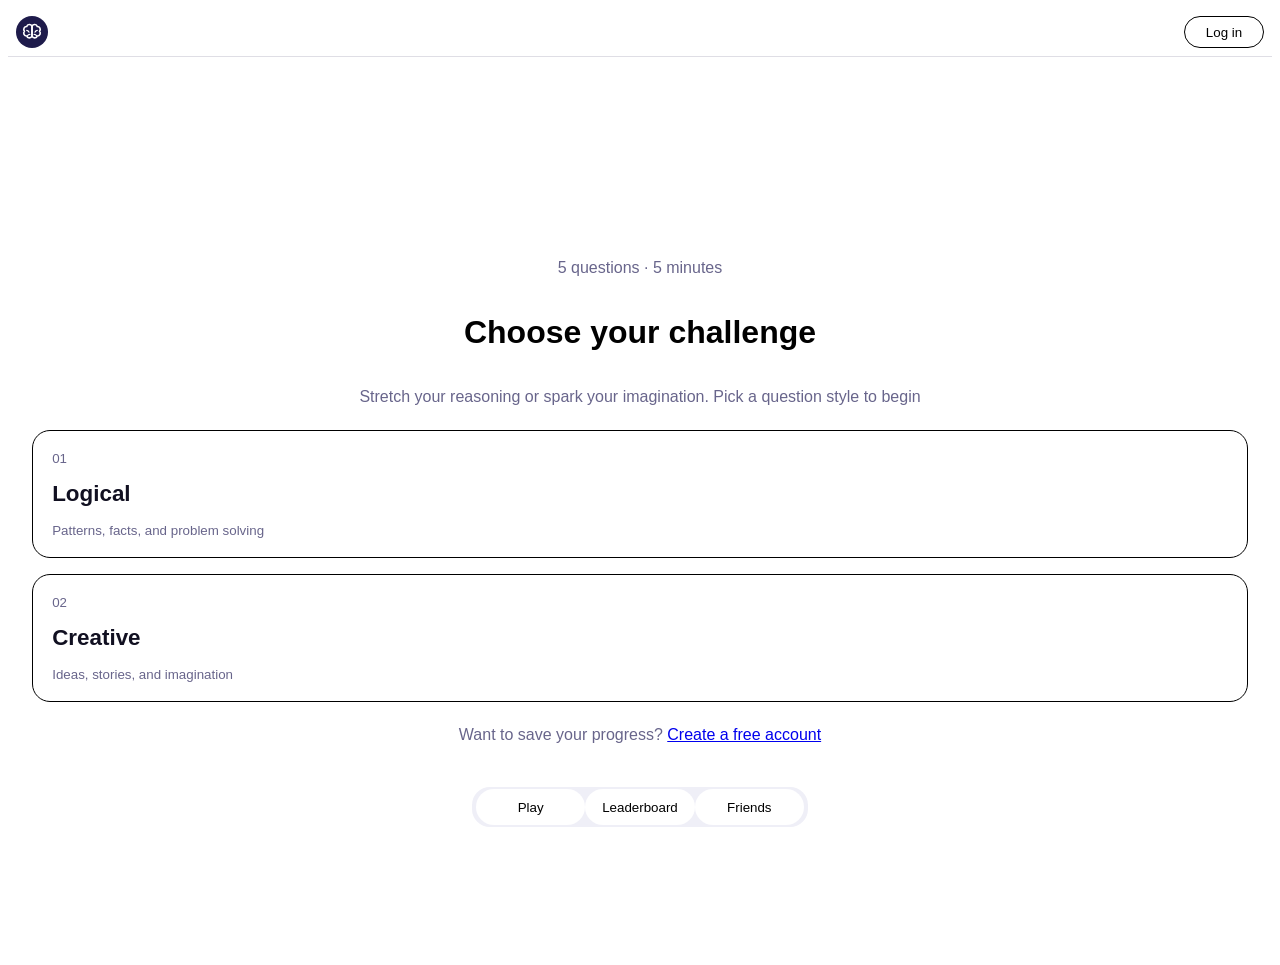
==== index.html @ c78c903f "Fixed an error where the base js read the login id "email" but not created" ====
<!DOCTYPE html>

<html lang="en">

<head>
    <meta charset="UTF-8"/>
    <meta name="viewport" content="width=device-width, initial-scale=1.0" />
    <link rel="stylesheet" href="css\base.css" />
    <link rel="stylesheet" href="css\login.css" />

    
</head>
<body> 
    <header class="app-header">
        <svg aria-hidden="true" class="brand-mark" viewBox="0 0 34 34" xmlns="http://www.w3.org/2000/svg"><circle cx="17" cy="17" fill="#1e1b4b" r="17"></circle><path d="M16.9 10.8c-1-2.4-4.8-2.3-5.5.3-2.7-.1-4.1 3-2.4 5-1.8 2.1-.3 5.1 2.4 5.1.7 2.6 4.5 2.7 5.5.3V10.8Z" fill="none" stroke="white" stroke-linecap="round" stroke-linejoin="round" stroke-width="1.7"></path><path d="M17.1 10.8c1-2.4 4.8-2.3 5.5.3 2.7-.1 4.1 3 2.4 5 1.8 2.1.3 5.1-2.4 5.1-.7 2.6-4.5 2.7-5.5.3V10.8Z" fill="none" stroke="white" stroke-linecap="round" stroke-linejoin="round" stroke-width="1.7"></path><path d="M11.4 15.2c1.2.1 2.1.8 2.4 1.9m8.8-1.9c-1.2.1-2.1.8-2.4 1.9M12 21.1c.7-1 1.6-1.5 2.7-1.5m7.3 1.5c-.7-1-1.6-1.5-2.7-1.5" fill="none" stroke="white" stroke-linecap="round" stroke-width="1.35"></path></svg>
        <span></span>

        <button class="header-button" id="openLogin">Log in</button>
        </header>
    <main class="main-app">
        <p> 5 questions · 5 minutes</p>
        <h1> Choose your challenge</h1>
        <p>Stretch your reasoning or spark your imagination. Pick a question style to begin</p>

        <div class="app-buttons">
            <button class="app-button" href="#0">
                <span>01</span>
                <span class="header-2">Logical</span>
                <span>Patterns, facts, and problem solving</span>
            </button>
            <button class="app-button" href="#1">
                <span>02</span>
                <span class="header-2">Creative</span>
                <span>Ideas, stories, and imagination</span>
            </button>
        </div>
        <p>Want to save your progress?
            <a href="#" id="createAccount">Create a free account</a>
        </p>

        <div class="app-selection-buttons">
            <button>Play</button>
            <button>Leaderboard</button>
            <button>Friends</button>
        </div>
    </main>
    
    <dialog id="login-page">
        <section class="login-header">
            <span>Your thinking, remembered</span>
            <h1>Pick up where you left off</h1>
            <p>Save quiz progress, keep your high score, and challenge people from the BrainRush community</p>
        </section>

        <section class="login-main">
            <span>Welcome back</span>
            <h2>Log in to continue</h2>
            <p>Your next challenge is waiting</p>

            <div class="login-input">
                <span>Email</span>
                <label class="email">
                    <input id="email" label="Email" placeholder="youremail@email.com">
                </label>
                <span>Password</span>
                <label class="password">
                    <input id="password" label="Password" placeholder="At least 6 characters">
                </label>
            </div>

            <button id="login-button" class="login-button">
                Log in 
            </button>

            <p>New to BrainRush?</p>
            <a href="#" id="accountCreate">Create an account</a>

            <span>Demo accounts and progress are stored locally on this device. </span>
            <button href="#" id="close-login">Go back</button>
            

        </section>
    </dialog> 
        <dialog id="account-create-page">
        <section class="login-header">
            <span>Your thinking, remembered</span>
            <h1>Pick up where you left off</h1>
            <p>Save quiz progress, keep your high score, and challenge people from the BrainRush community</p>
        </section>

        <section class="login-main">
            <span>Welcome back</span>
            <h2>Create account to continue</h2>
            <p>Your next challenge is waiting</p>


            <div class="login-input">
                <span>Username</span>
                <label class="email">
                    <input id="playerUser" label="username" placeholder="noobslayer420">
                </label>

                <span>Email</span>
                <label class="email">
                    <input id="createEmail" label="Email" placeholder="youremail@email.com">
                </label>
                <span>Password</span>
                <label class="password">
                    <input id="createPassword" label="Password" placeholder="At least 6 characters">
                </label>
            </div>

            <button id="createAccount-button" class="login-button">
                Create account
            </button>

            <p>Already have an account?</p>
            <a href="#" id="closeCreateAccount">Login</a>

            <span>Demo accounts and progress are stored locally on this device. </span>
            <button href="#" id="closeCreateAccount">Go back</button>
            

        </section>
    </dialog> 




    <script src="js/base.js" defer></script>
    <script src="js/createAccount.js" defer></script>
    <script src="js/login.js" defer></script>


    
    
</body>
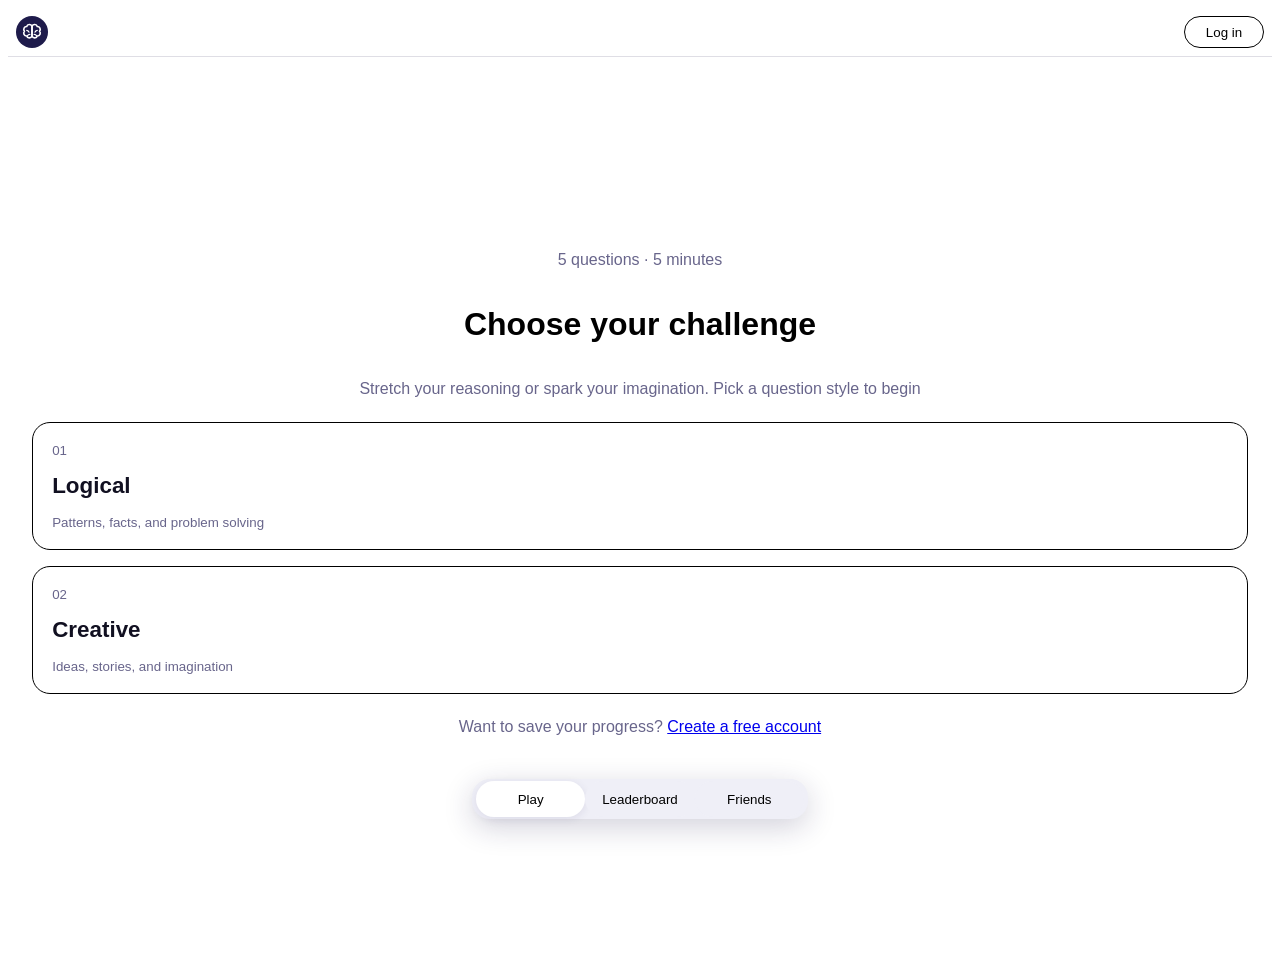
==== commit 5d4e68b3: "1. Added button ids so it can be used in other javascripts 2. added confetti for future usage. 3. De" ====
--- a/index.html
+++ b/index.html
@@ -5,12 +5,17 @@
 <head>
     <meta charset="UTF-8"/>
     <meta name="viewport" content="width=device-width, initial-scale=1.0" />
-    <link rel="stylesheet" href="css\base.css" />
-    <link rel="stylesheet" href="css\login.css" />
+    <link rel="stylesheet" href="css/base.css" />
+    <link rel="stylesheet" href="css/login.css" />
+    <link rel="stylesheet" href="css/createaccount.css" />
 
     
 </head>
 <body> 
+    <!-- confetti--> 
+    <img  class="gifConfetti hide" src="gifs/confetti.gif" aria-label="confetti gif"> 
+     
+
     <header class="app-header">
         <svg aria-hidden="true" class="brand-mark" viewBox="0 0 34 34" xmlns="http://www.w3.org/2000/svg"><circle cx="17" cy="17" fill="#1e1b4b" r="17"></circle><path d="M16.9 10.8c-1-2.4-4.8-2.3-5.5.3-2.7-.1-4.1 3-2.4 5-1.8 2.1-.3 5.1 2.4 5.1.7 2.6 4.5 2.7 5.5.3V10.8Z" fill="none" stroke="white" stroke-linecap="round" stroke-linejoin="round" stroke-width="1.7"></path><path d="M17.1 10.8c1-2.4 4.8-2.3 5.5.3 2.7-.1 4.1 3 2.4 5 1.8 2.1.3 5.1-2.4 5.1-.7 2.6-4.5 2.7-5.5.3V10.8Z" fill="none" stroke="white" stroke-linecap="round" stroke-linejoin="round" stroke-width="1.7"></path><path d="M11.4 15.2c1.2.1 2.1.8 2.4 1.9m8.8-1.9c-1.2.1-2.1.8-2.4 1.9M12 21.1c.7-1 1.6-1.5 2.7-1.5m7.3 1.5c-.7-1-1.6-1.5-2.7-1.5" fill="none" stroke="white" stroke-linecap="round" stroke-width="1.35"></path></svg>
         <span></span>
@@ -39,13 +44,14 @@
         </p>
 
         <div class="app-selection-buttons">
-            <button>Play</button>
-            <button>Leaderboard</button>
-            <button>Friends</button>
+            <button id="appSelectionButton" class="selectedButton">Play</button>
+            <button id="appSelectionButton">Leaderboard</button>
+            <button id="appSelectionButton">Friends</button>
         </div>
     </main>
     
     <dialog id="login-page">
+        <img  class="gifConfetti hide" src="gifs/confetti.gif" aria-label="confetti gif"> 
         <section class="login-header">
             <span>Your thinking, remembered</span>
             <h1>Pick up where you left off</h1>
@@ -55,16 +61,16 @@
         <section class="login-main">
             <span>Welcome back</span>
             <h2>Log in to continue</h2>
-            <p>Your next challenge is waiting</p>
+            <p id="loginFeedbackHolder">Your next challenge is waiting</p>
 
             <div class="login-input">
                 <span>Email</span>
                 <label class="email">
-                    <input id="email" label="Email" placeholder="youremail@email.com">
+                    <input id="loginInputEmail" label="Email" autofill="email" placeholder="youremail@email.com">
                 </label>
                 <span>Password</span>
                 <label class="password">
-                    <input id="password" label="Password" placeholder="At least 6 characters">
+                    <input id="loginInputPassword" label="Password" autofill="password" placeholder="At least 6 characters">
                 </label>
             </div>
 
@@ -72,16 +78,21 @@
                 Log in 
             </button>
 
-            <p>New to BrainRush?</p>
-            <a href="#" id="accountCreate">Create an account</a>
+            <div class="loginBottomContainer">
+                <p>New to BrainRush?</p>
+                <a href="#" id="accountCreate">Create an account</a>
 
-            <span>Demo accounts and progress are stored locally on this device. </span>
+                <span>Demo accounts and progress are stored locally on this device. </span>
+            </div>
             <button href="#" id="close-login">Go back</button>
             
 
         </section>
-    </dialog> 
-        <dialog id="account-create-page">
+    </dialog>   
+
+    <dialog id="account-create-page">
+        <img  class="gifConfetti hide" src="gifs/confetti.gif" aria-label="confetti gif"> 
+
         <section class="login-header">
             <span>Your thinking, remembered</span>
             <h1>Pick up where you left off</h1>
@@ -91,7 +102,7 @@
         <section class="login-main">
             <span>Welcome back</span>
             <h2>Create account to continue</h2>
-            <p>Your next challenge is waiting</p>
+            <p id="createAccountFeedbackHolder">Your next challenge is waiting</p>
 
 
             <div class="login-input">
@@ -102,23 +113,31 @@
 
                 <span>Email</span>
                 <label class="email">
-                    <input id="createEmail" label="Email" placeholder="youremail@email.com">
+                    <input id="createEmail" label="Email" list="emailSuggestions" autofill="email" placeholder="youremail@email.com">
+
+                    <datalist id="emailSuggestions">
+                        <!--Suggest common emails-->
+                        <option value="@gmail.com"></option>
+                        <option value="@outlook.com"></option>
+                        <option value="@icloud.com"></option>
+                    </datalist>
                 </label>
                 <span>Password</span>
                 <label class="password">
-                    <input id="createPassword" label="Password" placeholder="At least 6 characters">
+                    <input id="createPassword" label="Password" autofill="password" placeholder="At least 6 characters">
                 </label>
             </div>
 
             <button id="createAccount-button" class="login-button">
                 Create account
             </button>
-
-            <p>Already have an account?</p>
-            <a href="#" id="closeCreateAccount">Login</a>
-
-            <span>Demo accounts and progress are stored locally on this device. </span>
-            <button href="#" id="closeCreateAccount">Go back</button>
+            <!--Copy style of loginBottomContainer-->
+            <div class="loginBottomContainer">
+                <p>Already have an account?</p>
+                <a href="#" id="closeCreateAccount">Login</a>
+                <span>Demo accounts and progress are stored locally on this device. </span>
+            </div>
+            <button href="#" id="closeCreateAccount" class="goBackButton">Go back</button>
             
 
         </section>
@@ -128,8 +147,8 @@
 
 
     <script src="js/base.js" defer></script>
-    <script src="js/createAccount.js" defer></script>
-    <script src="js/login.js" defer></script>
+    <script src="js/createAccount.js" ></script>
+    <script src="js/login.js" ></script>
 
 
     
--- a/css/base.css
+++ b/css/base.css
@@ -0,0 +1,192 @@
+/*Phone size suited for iphone 16 */
+
+:root {
+    font-family: "DM Sans:SemiBold", "DM Sans", sans-serif;
+    font-size:65,5%; /*10px */
+    /*Create root varible */
+    --standard: black;
+    --header1: #111021;
+    --paragraph: #68658b;
+
+    
+}
+
+
+body{
+    box-sizing: border-box;
+    display:flex;
+    flex-direction:column;
+    
+}
+
+header{
+    /*width:min(860px);*/ 
+    height:10%;
+    display:grid;
+    grid-template-columns: 10rem  1fr 5rem;
+    grid-template-rows: 1fr;
+
+    grid-template-areas: 
+    "brandmark something button";
+
+    /*decor */
+    padding:0.5rem;
+    border-bottom: 1px solid rgb(30 27 75 / 14%);
+
+
+}
+.brand-mark{
+    width:2rem;
+    grid-area:brandmark;
+}
+.header-button{
+    grid-area:button;
+
+}
+.header-button:hover{
+    background-color:#c9c9c9;
+}
+
+
+
+
+
+.main-app{
+    box-sizing: border-box;
+    display:flex;
+    flex-direction: column;
+    justify-content:center;
+
+    /*width: min(860px);*/
+
+    /*Decor */
+    padding:56px 24px 0px 24px; 
+    text-align:center;
+    height:100vh;
+
+}
+
+/*Button */
+
+button{
+    background-color:white;
+    border-radius: 2vh;
+    margin:0px;
+    padding:0px;
+    border:1px solid black;
+    
+    /*Add hand when hovering*/
+    cursor:pointer;
+
+}
+
+.app-buttons{
+    display:flex;
+    flex-direction: column;
+    
+}
+
+.app-button{
+    box-sizing: border-box;
+    display:flex;
+    flex-direction: column;
+    text-align: start;
+    margin:0.5rem 0rem;
+
+    /*decor */
+    background-color: white;
+    height:8rem;
+    justify-content: space-between;
+    padding:1.2rem;
+    transition: transform 180ms ease, box-shadow 180ms ease, background 180ms ease;
+    
+}
+.app-button:hover{
+    transform: translateY(-5px);
+    box-shadow:0 18px 35px rgb(30 27 75 / 13%);
+    background:#fdfdff;
+}
+
+.header-2{
+    color:var(--header1);
+    font-weight: 600;
+    font-size:1.4rem;
+
+
+}
+
+p, span{
+    color:var(--paragraph);
+}
+
+.app-selection-buttons{
+    box-sizing: border-box;
+    display:flex;
+    align-self:center;
+    
+    width: 21rem;
+    background-color: #efeff7;
+    border:none;
+    height:40px;
+    padding:2px 4px;
+    
+    border-radius: 2vh;
+
+    /*Put the buttons at the start end of the screen */
+    margin-top:3vh;
+    margin-bottom:1rem;
+    transition: transform 180ms ease, box-shadow 180ms ease, background 180ms ease;
+    box-shadow:0 8px 30px #1e1b4b33;
+
+    button {
+        border:none;
+        padding:1%;
+        width:7rem;
+        height: stretch;
+        background-color: #efeff7;
+        
+
+    }
+
+}
+
+.hide {
+    display:none
+}
+
+.warning {
+    color:rgb(122, 0, 0);
+    font-weight: bold;
+    font-size: 1.2rem;
+    padding:0rem;
+    margin:0.5rem 0rem;
+    margin-top:0rem;
+    margin-bottom:1rem;
+    
+}
+.comfirm{
+    color:green;
+    font-weight: bold;
+    font-size: 1.2rem;
+    padding:0rem;
+    margin:0.5rem 0rem;
+    margin-top:0rem;
+    margin-bottom:1rem;
+
+
+}
+
+.app-selection-buttons button.selectedButton{
+    background-color: #ffff;
+    box-shadow:0 2px 10px #1e1b4b17;
+}
+
+/* Gif, not important*/
+.gifConfetti{
+    position:fixed;
+    object-fit: cover;
+    z-index:9999;
+    pointer-events: none;
+    height:100%;
+    width: 100%;
+}
--- a/css/login.css
+++ b/css/login.css
@@ -0,0 +1,121 @@
+:root{
+    --muted: rgb(229, 229, 229);
+    --background-blue:#1e1b4b;
+
+}
+
+dialog{
+    /*Make the popup full page */
+    width: 100vw;
+    height: 100vh;
+    max-width: 100vw;
+    max-height: 100vh;
+    margin: 0;
+    padding: 0;
+    border: none;
+    background: white;
+
+    /*Flex: Commented out because it caused the dialog to not stay hidden*/
+    /* box-sizing: border-box;
+    display: flex;
+    flex-direction: column; */ 
+
+}
+
+.login-header, .login-main{
+        /*Flex */
+    box-sizing: border-box;
+    display: flex;
+    flex-direction: column;
+    
+}
+.login-header{
+    background-color:var(--background-blue);
+    color:white;
+    p,span{
+        color:var(--muted);
+        padding:0;
+        margin:0;
+    }
+
+
+    box-sizing: border-box;
+    display: flex;
+    flex-direction: column;
+
+    min-height: auto;
+    padding: 30px 24px 50px
+
+
+}
+
+.login-main{
+    box-sizing: border-box;
+    display: grid;
+    grid-template-columns: 1fr;
+    grid-template-rows: auto;
+    padding: 30px 24px 50px;
+    
+
+
+
+
+
+}
+.login-input{
+    box-sizing: border-box;
+    display: flex;
+    flex-direction: column;
+
+    /*decor */
+    font-weight:600;
+    
+    
+
+
+}
+.email, .password{
+    margin: 0.7rem 0px;
+    font-weight: 500;
+    
+
+    input{
+        box-sizing: border-box;
+        width:100%;
+        
+        /*decor */
+        padding:1rem 0.8rem;
+        border-radius: 2vh;
+        border:1px solid grey;
+
+        
+
+    }
+}
+
+.login-button{
+    /*Change the background color to blue */
+    background-color:var(--background-blue);
+    /*Change the color to muted*/
+    color:white;
+    /*Make the border radius rounded, remove border */
+    border-radius: 2vh;
+    height:2.4rem;
+    border:inherit;
+}
+
+.loginBottomContainer{
+    box-sizing: border-box;
+    display:flex;
+    flex-direction: column;
+    padding:10px;
+    margin:0px;
+    gap:0.5rem;
+
+}
+
+#close-login{
+    width:10rem;
+    height:2rem;
+    justify-self:center;
+}
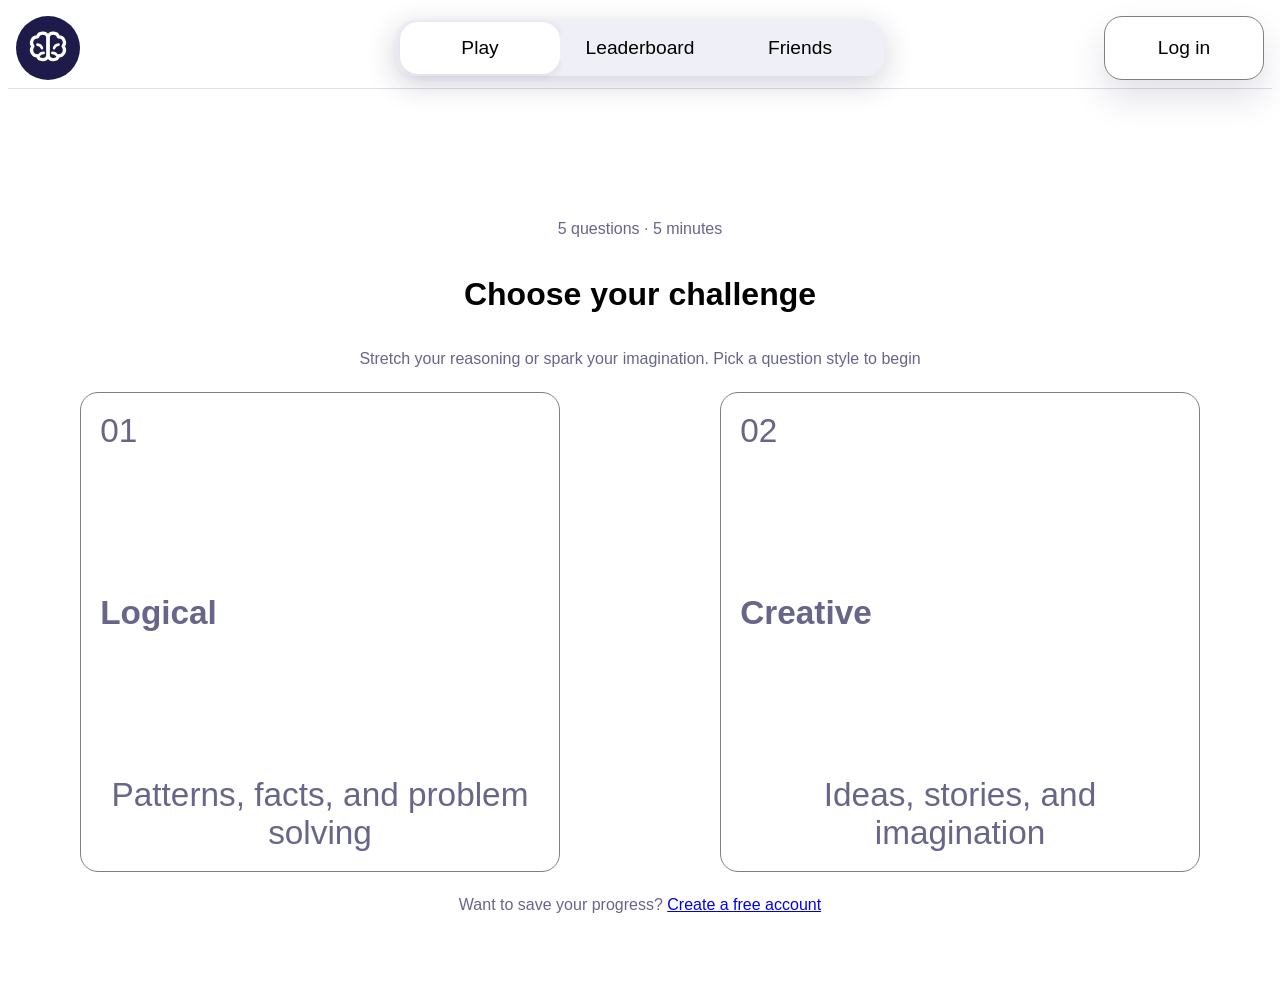
==== commit 69b58424: "1. La till app selection buttons på header, den visas när bredden är tillräckligt stor får att få pl" ====
--- a/index.html
+++ b/index.html
@@ -19,7 +19,11 @@
     <header class="app-header">
         <svg aria-hidden="true" class="brand-mark" viewBox="0 0 34 34" xmlns="http://www.w3.org/2000/svg"><circle cx="17" cy="17" fill="#1e1b4b" r="17"></circle><path d="M16.9 10.8c-1-2.4-4.8-2.3-5.5.3-2.7-.1-4.1 3-2.4 5-1.8 2.1-.3 5.1 2.4 5.1.7 2.6 4.5 2.7 5.5.3V10.8Z" fill="none" stroke="white" stroke-linecap="round" stroke-linejoin="round" stroke-width="1.7"></path><path d="M17.1 10.8c1-2.4 4.8-2.3 5.5.3 2.7-.1 4.1 3 2.4 5 1.8 2.1.3 5.1-2.4 5.1-.7 2.6-4.5 2.7-5.5.3V10.8Z" fill="none" stroke="white" stroke-linecap="round" stroke-linejoin="round" stroke-width="1.7"></path><path d="M11.4 15.2c1.2.1 2.1.8 2.4 1.9m8.8-1.9c-1.2.1-2.1.8-2.4 1.9M12 21.1c.7-1 1.6-1.5 2.7-1.5m7.3 1.5c-.7-1-1.6-1.5-2.7-1.5" fill="none" stroke="white" stroke-linecap="round" stroke-width="1.35"></path></svg>
         <span></span>
-
+        <div class="topApp-selection-buttons">
+            <button id="appSelectionButton" class="selectedButton">Play</button>
+            <button id="appSelectionButton">Leaderboard</button>
+            <button id="appSelectionButton">Friends</button>
+        </div>
         <button class="header-button" id="openLogin">Log in</button>
         </header>
     <main class="main-app">
@@ -43,7 +47,7 @@
             <a href="#" id="createAccount">Create a free account</a>
         </p>
 
-        <div class="app-selection-buttons">
+        <div class="bottomApp-selection-buttons">
             <button id="appSelectionButton" class="selectedButton">Play</button>
             <button id="appSelectionButton">Leaderboard</button>
             <button id="appSelectionButton">Friends</button>
@@ -51,96 +55,109 @@
     </main>
     
     <dialog id="login-page">
-        <img  class="gifConfetti hide" src="gifs/confetti.gif" aria-label="confetti gif"> 
-        <section class="login-header">
-            <span>Your thinking, remembered</span>
-            <h1>Pick up where you left off</h1>
-            <p>Save quiz progress, keep your high score, and challenge people from the BrainRush community</p>
-        </section>
+        <div class="login-page-body">
+            <img  class="gifConfetti hide" src="gifs/confetti.gif" aria-label="confetti gif"> 
+            <section class="login-header">
+                <div>
+                    <span>Your thinking, remembered</span>
+                    <h1>Pick up where you left off</h1>
+                    <p>Save quiz progress, keep your high score, and challenge people from the BrainRush community</p>
+                </div>
+            </section>
 
-        <section class="login-main">
-            <span>Welcome back</span>
-            <h2>Log in to continue</h2>
-            <p id="loginFeedbackHolder">Your next challenge is waiting</p>
+            <section class="login-main">
+                <span>Welcome back</span>
+                <h2>Log in to continue</h2>
+                <p id="loginFeedbackHolder">Your next challenge is waiting</p>
 
-            <div class="login-input">
-                <span>Email</span>
-                <label class="email">
-                    <input id="loginInputEmail" label="Email" autofill="email" placeholder="youremail@email.com">
-                </label>
-                <span>Password</span>
-                <label class="password">
-                    <input id="loginInputPassword" label="Password" autofill="password" placeholder="At least 6 characters">
-                </label>
-            </div>
+                <div class="login-input">
+                    <span>Email</span>
+                    <label class="email">
+                        <input id="loginInputEmail" label="Email" autofill="email" placeholder="youremail@email.com">
+                    </label>
+                    <span>Password</span>
+                    <label class="password">
+                        <input id="loginInputPassword" label="Password" autofill="password" placeholder="At least 6 characters">
+                    </label>
+                </div>
 
-            <button id="login-button" class="login-button">
-                Log in 
-            </button>
+                <button id="login-button" class="login-button">
+                    Log in 
+                </button>
 
-            <div class="loginBottomContainer">
-                <p>New to BrainRush?</p>
-                <a href="#" id="accountCreate">Create an account</a>
+                <div class="loginBottomContainer">
+                    <p>New to BrainRush?</p>
+                    <a href="#" id="accountCreate">Create an account</a>
 
-                <span>Demo accounts and progress are stored locally on this device. </span>
-            </div>
-            <button href="#" id="close-login">Go back</button>
-            
+                    <span>Demo accounts and progress are stored locally on this device. </span>
+                </div>
+                <button href="#" id="close-login">Go back</button>
 
-        </section>
+                <div class="adminContainer">
+                    <!--If secret credentials are entered, add an button element with "Flush accounts" inside, and the id "close-login" for style-->
+
+                </div>
+                
+
+            </section>
+        </div>
     </dialog>   
 
     <dialog id="account-create-page">
-        <img  class="gifConfetti hide" src="gifs/confetti.gif" aria-label="confetti gif"> 
+        <div class="account-create-body">
+            <img  class="gifConfetti hide" src="gifs/confetti.gif" aria-label="confetti gif"> 
 
-        <section class="login-header">
-            <span>Your thinking, remembered</span>
-            <h1>Pick up where you left off</h1>
-            <p>Save quiz progress, keep your high score, and challenge people from the BrainRush community</p>
-        </section>
+            <section class="login-header">
+                <div>
+                    <span>Your thinking, remembered</span>
+                    <h1>Pick up where you left off</h1>
+                    <p>Save quiz progress, keep your high score, and challenge people from the BrainRush community</p>
+                </div>
+            </section>
 
-        <section class="login-main">
-            <span>Welcome back</span>
-            <h2>Create account to continue</h2>
-            <p id="createAccountFeedbackHolder">Your next challenge is waiting</p>
+            <section class="login-main">
+                <span>Welcome back</span>
+                <h2>Create account to continue</h2>
+                <p id="createAccountFeedbackHolder">Your next challenge is waiting</p>
 
 
-            <div class="login-input">
-                <span>Username</span>
-                <label class="email">
-                    <input id="playerUser" label="username" placeholder="noobslayer420">
-                </label>
+                <div class="login-input">
+                    <span>Username</span>
+                    <label class="email">
+                        <input id="playerUser" label="username" placeholder="noobslayer420">
+                    </label>
 
-                <span>Email</span>
-                <label class="email">
-                    <input id="createEmail" label="Email" list="emailSuggestions" autofill="email" placeholder="youremail@email.com">
+                    <span>Email</span>
+                    <label class="email">
+                        <input id="createEmail" label="Email" list="emailSuggestions" autofill="email" placeholder="youremail@email.com">
 
-                    <datalist id="emailSuggestions">
-                        <!--Suggest common emails-->
-                        <option value="@gmail.com"></option>
-                        <option value="@outlook.com"></option>
-                        <option value="@icloud.com"></option>
-                    </datalist>
-                </label>
-                <span>Password</span>
-                <label class="password">
-                    <input id="createPassword" label="Password" autofill="password" placeholder="At least 6 characters">
-                </label>
-            </div>
+                        <datalist id="emailSuggestions">
+                            <!--Suggest common emails-->
+                            <option value="@gmail.com"></option>
+                            <option value="@outlook.com"></option>
+                            <option value="@icloud.com"></option>
+                        </datalist>
+                    </label>
+                    <span>Password</span>
+                    <label class="password">
+                        <input id="createPassword" label="Password" autofill="password" placeholder="At least 6 characters">
+                    </label>
+                </div>
 
-            <button id="createAccount-button" class="login-button">
-                Create account
-            </button>
-            <!--Copy style of loginBottomContainer-->
-            <div class="loginBottomContainer">
-                <p>Already have an account?</p>
-                <a href="#" id="closeCreateAccount">Login</a>
-                <span>Demo accounts and progress are stored locally on this device. </span>
-            </div>
-            <button href="#" id="closeCreateAccount" class="goBackButton">Go back</button>
-            
+                <button id="createAccount-button" class="login-button">
+                    Create account
+                </button>
+                <!--Copy style of loginBottomContainer-->
+                <div class="loginBottomContainer">
+                    <p>Already have an account?</p>
+                    <a href="#" id="closeCreateAccount">Login</a>
+                    <span>Demo accounts and progress are stored locally on this device. </span>
+                </div>
+                <button href="#" id="closeCreateAccount" class="goBackButton">Go back</button>
+                
 
-        </section>
+            </section>
+        </div>
     </dialog> 
 
 
--- a/css/base.css
+++ b/css/base.css
@@ -2,7 +2,7 @@
 
 :root {
     font-family: "DM Sans:SemiBold", "DM Sans", sans-serif;
-    font-size:65,5%; /*10px */
+    font-size:100%; /*10px */
     /*Create root varible */
     --standard: black;
     --header1: #111021;
@@ -12,6 +12,7 @@
 }
 
 
+
 body{
     box-sizing: border-box;
     display:flex;
@@ -21,7 +22,7 @@
 
 header{
     /*width:min(860px);*/ 
-    height:10%;
+    height:2rem;
     display:grid;
     grid-template-columns: 10rem  1fr 5rem;
     grid-template-rows: 1fr;
@@ -41,6 +42,9 @@
 }
 .header-button{
     grid-area:button;
+    border:1px solid grey;
+    box-shadow:0 18px 35px rgb(30 27 75 / 13%);
+
 
 }
 .header-button:hover{
@@ -63,6 +67,10 @@
     padding:56px 24px 0px 24px; 
     text-align:center;
     height:100vh;
+    p, span{
+        color:var(--paragraph);
+    
+    }
 
 }
 
@@ -111,20 +119,16 @@
     color:var(--header1);
     font-weight: 600;
     font-size:1.4rem;
-
-
-}
-
-p, span{
-    color:var(--paragraph);
-}
-
-.app-selection-buttons{
+}
+
+
+
+.bottomApp-selection-buttons, .topApp-selection-buttons{
     box-sizing: border-box;
     display:flex;
     align-self:center;
     
-    width: 21rem;
+    flex-basis: 21rem;
     background-color: #efeff7;
     border:none;
     height:40px;
@@ -137,6 +141,8 @@
     margin-bottom:1rem;
     transition: transform 180ms ease, box-shadow 180ms ease, background 180ms ease;
     box-shadow:0 8px 30px #1e1b4b33;
+
+    grid-area:app-selection-buttons;
 
     button {
         border:none;
@@ -176,7 +182,7 @@
 
 }
 
-.app-selection-buttons button.selectedButton{
+.topApp-selection-buttons button.selectedButton, .bottomApp-selection-buttons button.selectedButton{
     background-color: #ffff;
     box-shadow:0 2px 10px #1e1b4b17;
 }
@@ -189,4 +195,69 @@
     pointer-events: none;
     height:100%;
     width: 100%;
+}
+
+@media (max-width:1080px){
+    .topApp-selection-buttons{
+        display:none;
+    }
+}
+
+@media (min-width:1080px){
+    body {
+        /*font-size:100%;*/
+    }
+    .bottomApp-selection-buttons{
+        display:none;
+    }
+    div.app-buttons{
+        flex-direction:row;
+        justify-content: center;
+        gap:10rem;
+        .app-button{
+            width:30rem;
+            height:30rem;
+            display:flex;
+            box-sizing: border-box;
+            text-align:center;
+            border:1px solid grey;
+
+            .header-2, >*{
+                font-size:250%;
+                
+            }
+            
+        }
+    }header{
+        grid-template-columns: 1fr 1fr 1fr;
+        grid-template-rows: 1fr;
+
+        grid-template-areas: 
+        "brandmark app-selection-buttons button";
+        height:fit-content;
+
+        
+        .topApp-selection-buttons{
+            margin:0px;
+            justify-self:center;
+            height:3.5rem;
+            >*{
+                width:10rem;
+                font-size:1.2rem;
+                
+            }
+        }
+        .brand-mark{
+            width:4rem;
+
+        }
+        .header-button{
+            margin-left:auto;
+            width:10rem;
+            border:1px solid grey;
+            font-size:1.2rem;
+        }
+
+
+    }
 }
--- a/css/createaccount.css
+++ b/css/createaccount.css
@@ -0,0 +1,25 @@
+
+.goBackButton{ 
+    width:10rem;
+    height:2rem;
+    justify-self:center;
+}
+.CreateAccount-button{
+    background-color: aqua;
+}
+.account-create-body{
+    display:grid;
+    grid-template-columns: 1fr;
+    grid-template-rows:auto;
+    height:100%;
+}
+
+@media (min-width:600px){
+    .account-create-body{
+        grid-template-columns: 0.8fr 1.2fr;
+    }.login-header{
+        
+    }
+}
+
+
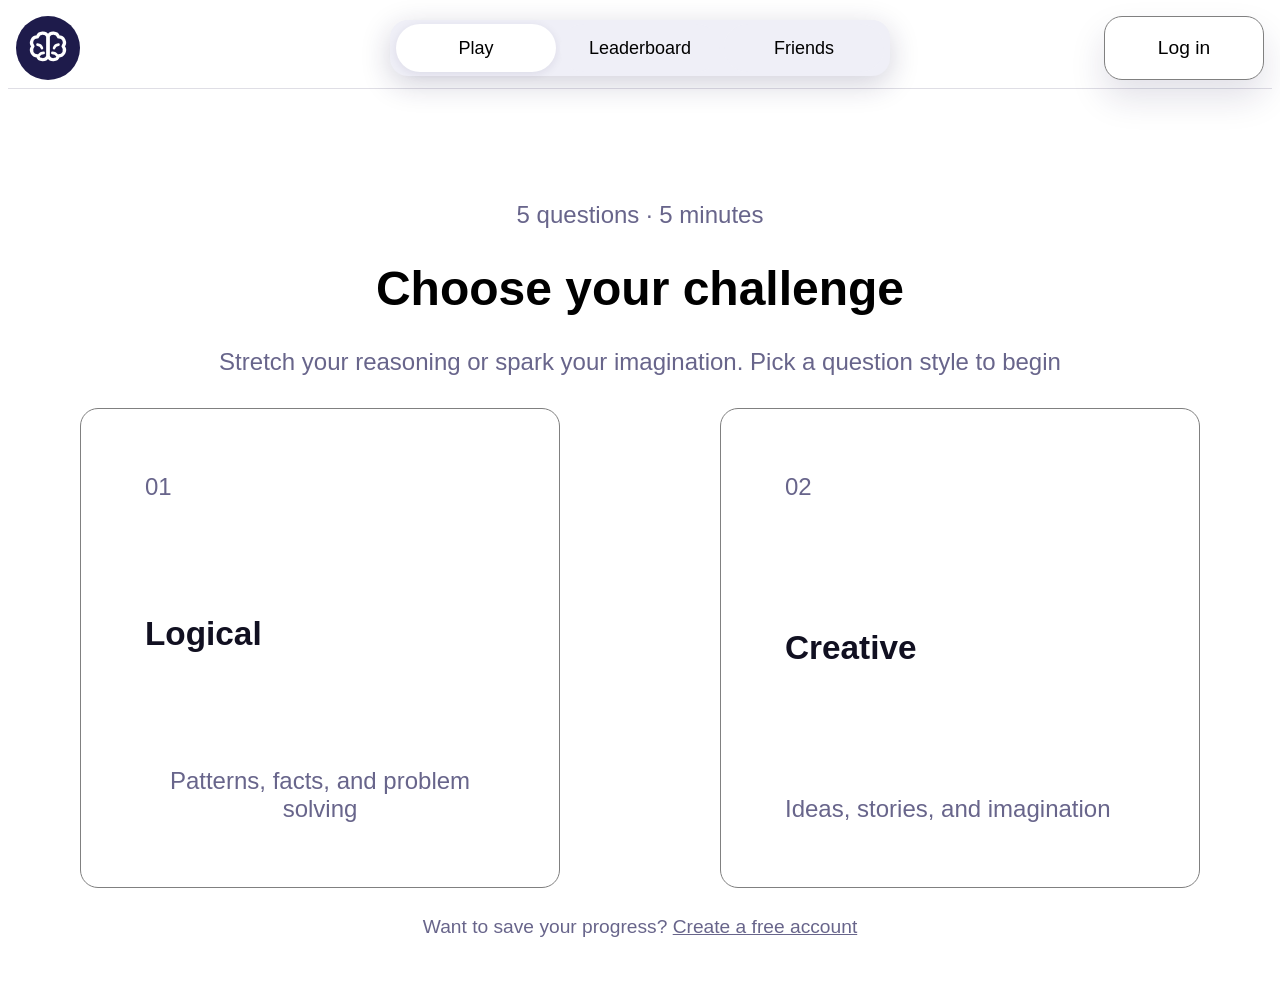
==== commit e0db76f6: "Wrapped the login header text in a div" ====
--- a/index.html
+++ b/index.html
@@ -27,9 +27,11 @@
         <button class="header-button" id="openLogin">Log in</button>
         </header>
     <main class="main-app">
-        <p> 5 questions · 5 minutes</p>
-        <h1> Choose your challenge</h1>
-        <p>Stretch your reasoning or spark your imagination. Pick a question style to begin</p>
+        <div class="main-app-header">
+            <p> 5 questions · 5 minutes</p>
+            <h1> Choose your challenge</h1>
+            <p>Stretch your reasoning or spark your imagination. Pick a question style to begin</p>            
+        </div>
 
         <div class="app-buttons">
             <button class="app-button" href="#0">
@@ -43,7 +45,7 @@
                 <span>Ideas, stories, and imagination</span>
             </button>
         </div>
-        <p>Want to save your progress?
+        <p id="saveProgress">Want to save your progress?
             <a href="#" id="createAccount">Create a free account</a>
         </p>
 
@@ -58,7 +60,7 @@
         <div class="login-page-body">
             <img  class="gifConfetti hide" src="gifs/confetti.gif" aria-label="confetti gif"> 
             <section class="login-header">
-                <div>
+                <div class="login-header-text">
                     <span>Your thinking, remembered</span>
                     <h1>Pick up where you left off</h1>
                     <p>Save quiz progress, keep your high score, and challenge people from the BrainRush community</p>
@@ -121,9 +123,9 @@
                 <p id="createAccountFeedbackHolder">Your next challenge is waiting</p>
 
 
-                <div class="login-input">
+                <div class="create-input">
                     <span>Username</span>
-                    <label class="email">
+                    <label class="email username">
                         <input id="playerUser" label="username" placeholder="noobslayer420">
                     </label>
 
--- a/css/base.css
+++ b/css/base.css
@@ -128,7 +128,6 @@
     display:flex;
     align-self:center;
     
-    flex-basis: 21rem;
     background-color: #efeff7;
     border:none;
     height:40px;
@@ -197,15 +196,41 @@
     width: 100%;
 }
 
-@media (max-width:1080px){
+#createAccount{
+    color:inherit;
+}
+
+@media (min-width:700px){
+    #appSelectionButton{
+        width:16rem;
+        height:4rem;
+        font-size:large;
+        border-radius: 3vh;
+    }
+}
+
+@media (max-width:1000px){
     .topApp-selection-buttons{
         display:none;
     }
 }
 
-@media (min-width:1080px){
-    body {
-        /*font-size:100%;*/
+@media (min-width:1000px){
+
+    .main-app-header{
+        font-size:1.5rem;
+    }
+    .topApp-selection-buttons{
+        margin:0.5rem;
+        
+        
+    }
+    #appSelectionButton{
+        margin:2px;
+        width:10rem;
+        height:3rem;
+        font-size:large;
+        
     }
     .bottomApp-selection-buttons{
         display:none;
@@ -221,11 +246,16 @@
             box-sizing: border-box;
             text-align:center;
             border:1px solid grey;
-
-            .header-2, >*{
+            padding:4rem;
+            span{
+                font-size:1.5rem;
+            }
+            .header-2{
                 font-size:250%;
+                color:#111021;
                 
             }
+            
             
         }
     }header{
@@ -260,4 +290,7 @@
 
 
     }
+    #saveProgress{
+        font-size:1.2rem;
+    }
 }
--- a/css/login.css
+++ b/css/login.css
@@ -27,16 +27,18 @@
     box-sizing: border-box;
     display: flex;
     flex-direction: column;
+    align-items:center;
     
 }
 .login-header{
+
     background-color:var(--background-blue);
     color:white;
-    p,span{
+    /*p,span{
         color:var(--muted);
         padding:0;
         margin:0;
-    }
+    }*/
 
 
     box-sizing: border-box;
@@ -47,6 +49,15 @@
     padding: 30px 24px 50px
 
 
+}
+
+.login-header-text{
+    display:flex;
+    gap:0;
+    flex-direction: column;
+    >*{
+        margin:0px;
+    }
 }
 
 .login-main{
@@ -62,7 +73,7 @@
 
 
 }
-.login-input{
+.login-input, .create-input{
     box-sizing: border-box;
     display: flex;
     flex-direction: column;
@@ -104,7 +115,7 @@
     border:inherit;
 }
 
-.loginBottomContainer{
+.loginBottomContainer, .adminContainer{
     box-sizing: border-box;
     display:flex;
     flex-direction: column;
@@ -119,3 +130,136 @@
     height:2rem;
     justify-self:center;
 }
+
+.login-page-body{
+    grid-template-columns: 1fr;
+    grid-template-rows: auto;
+    display:grid;
+    flex-direction: column;
+    height:100%;
+}
+#accountCreate{
+    color:inherit;
+}
+#close-login{
+    align-self:center;
+}
+
+
+@media (min-width:600px){
+    .login-page-body{
+        grid-template-columns: 1fr 1fr;
+
+    }
+    .login-main{
+        text-align: center;
+        max-width: 80%;
+        justify-self: center;
+    }
+    .login-button{
+        height:4rem;
+        font-size:1.4rem;
+    }
+
+    .login-header{
+        justify-content: center;
+
+    }
+
+}
+@media (min-width:800px){
+    .login-page-body{
+        flex-direction:row;
+        grid-template-columns: 1fr 1fr;
+        /*font-size:2rem;*/
+
+    }
+    section.login-main{
+        text-align: center;
+    }
+    .login-header{
+        h1{
+            font-size:3rem;
+        }
+        span, p{
+            font-size:1.5rem;
+            color:rgb(224, 224, 224);
+        }
+    }
+    .login-header div>*{
+        margin-top:5rem;
+        
+    }
+}
+@media (min-width:1000px){
+    .login-page-body{
+        flex-direction:row;
+        grid-template-columns: 1fr 1fr;
+        /*font-size:2rem;*/
+
+    }
+    section.login-main{
+        text-align: center;
+        font-size:200%;
+        
+    }
+    .login-input{
+        height:18rem;
+    }
+    .login-button{
+        height:5rem;
+        font-size:1.8rem;
+    }
+    .loginBottomContainer{
+        font-size:80%;
+        /*gap:1rem;*/
+    }
+    #close-login, .goBackButton{
+        margin-top:1rem;
+        height:4rem;
+        width:20rem;
+        font-size:large;
+        
+    }
+
+    .login-header{
+        h1{
+            font-size:4rem;
+        }
+        span, p{
+            font-size:1.8rem;
+            color:rgb(224, 224, 224);
+        }
+    }#usern,#loginInputEmail, #loginInputPassword{
+        height:3rem;
+        font-size:large;
+    }
+}
+
+@media (min-width:1500px){
+    .login-page-body{
+        flex-direction:row;
+        grid-template-columns: 1fr 1fr;
+        /*font-size:2rem;*/
+
+    }
+    section.login-main{
+        text-align: center;
+        font-size:200%;
+
+
+    }
+
+    .login-header{
+        h1{
+            font-size:6rem;
+        }
+        span, p{
+            font-size:2rem;
+            color:rgb(224, 224, 224);
+        }
+    }#loginInputEmail, #loginInputPassword{
+        height:5rem;
+        font-size:large;
+    }
+}
--- a/css/createaccount.css
+++ b/css/createaccount.css
@@ -13,6 +13,10 @@
     grid-template-rows:auto;
     height:100%;
 }
+#closeCreateAccount{
+    color:inherit;
+
+}
 
 @media (min-width:600px){
     .account-create-body{
